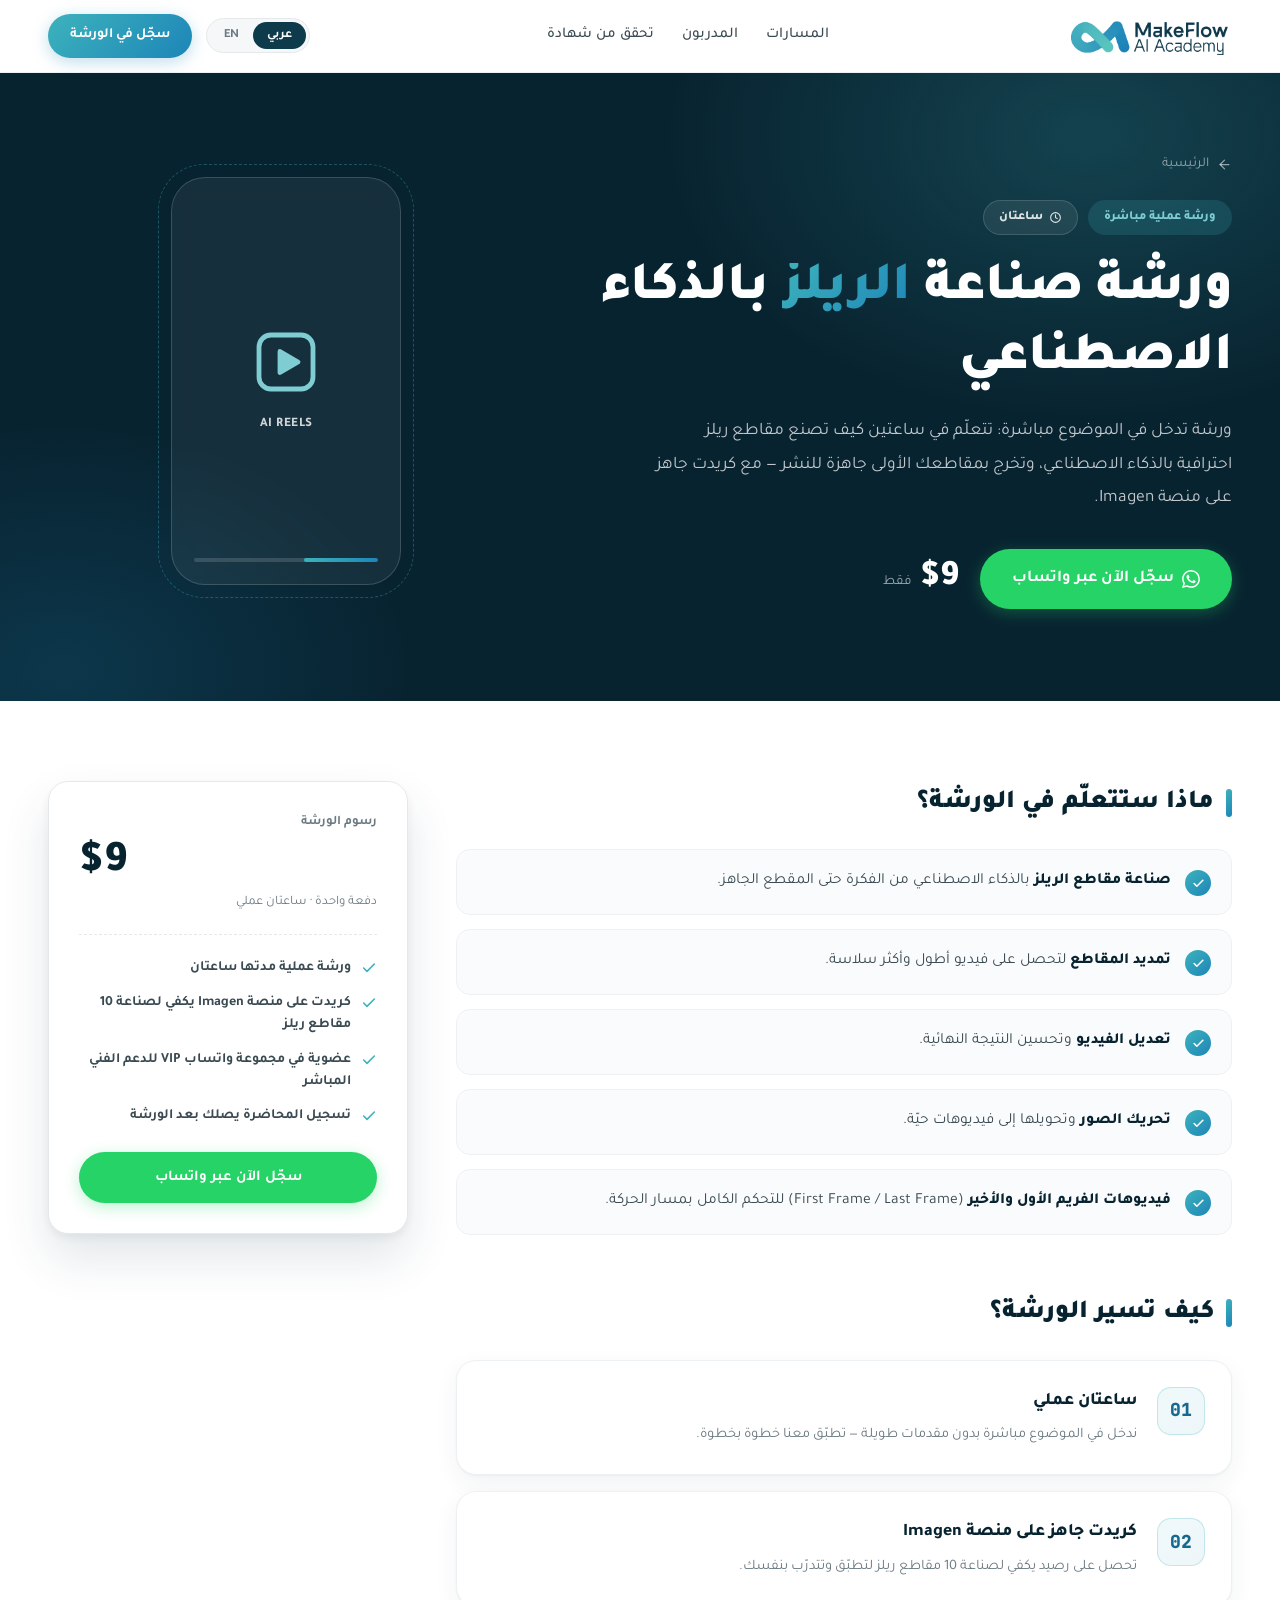
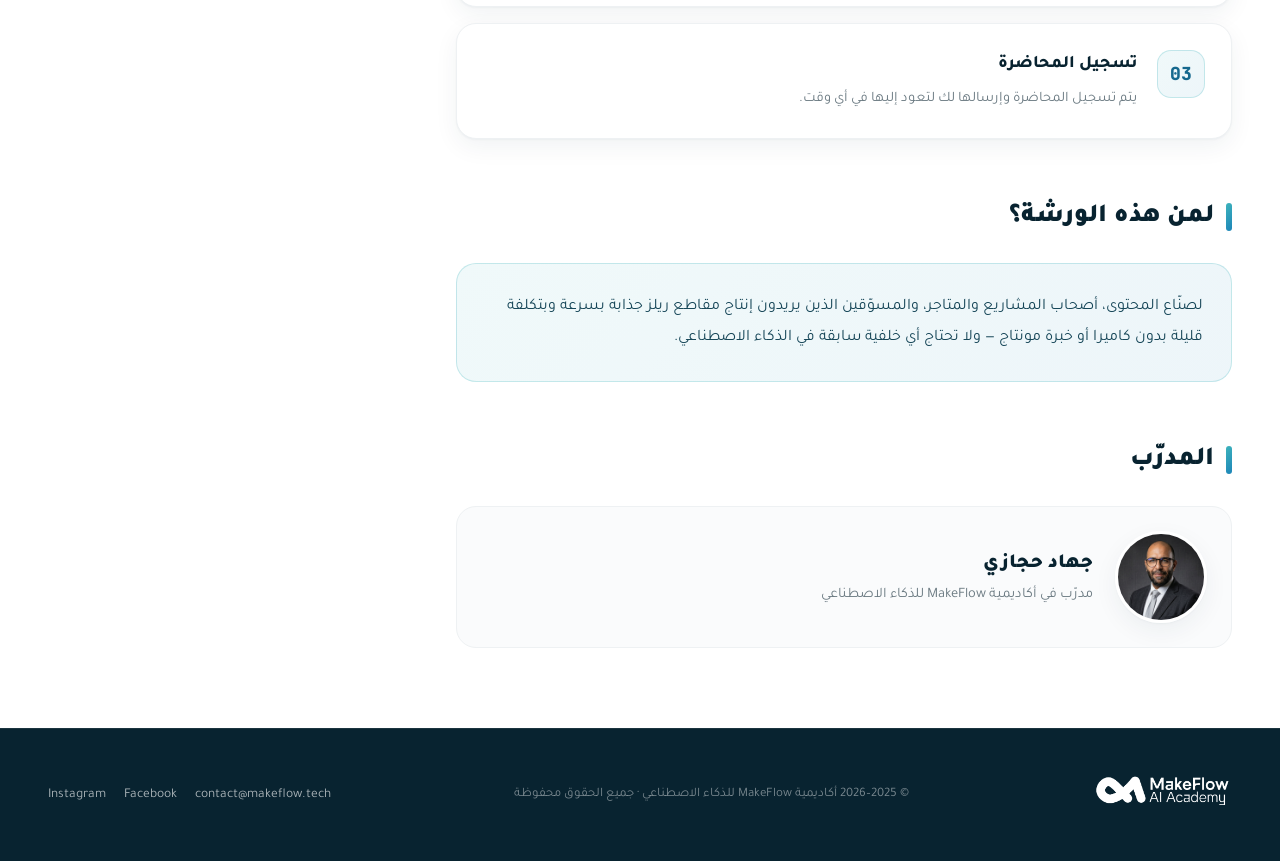
==== workshop.html @ 19f824e3 "Initial commit: MakeFlow Academy website Co-Authored-By: Claude Sonnet 5.5 <noreply@anthropic.com>" ====
<!DOCTYPE html>
<html lang="ar" dir="rtl">
<head>
<meta charset="UTF-8">
<meta name="viewport" content="width=device-width, initial-scale=1.0">
<title>ورشة الريلز بالذكاء الاصطناعي — أكاديمية MakeFlow</title>
<link rel="icon" href="images/trans.png" type="image/png">
<meta name="description" content="ورشة عملية لمدة ساعتين: تعلّم صناعة مقاطع الريلز بالذكاء الاصطناعي، تمديد المقاطع، تحريك الصور، وفيديوهات الفريم الأول والأخير — مع كريدت على منصة Imagen وعضوية VIP للدعم. 9 دولار فقط.">
<link rel="preconnect" href="https://fonts.googleapis.com">
<link rel="preconnect" href="https://fonts.gstatic.com" crossorigin>
<link href="https://fonts.googleapis.com/css2?family=Tajawal:wght@300;400;500;700;800;900&family=Manrope:wght@300;400;500;600;700;800&family=JetBrains+Mono:wght@400;500&display=swap" rel="stylesheet">
<style>
  :root {
    --navy: #0D3B4C;
    --navy-deep: #082330;
    --navy-soft: #164658;
    --blue: #1D85B8;
    --blue-deep: #16688E;
    --teal: #3DB3BC;
    --teal-soft: #7FCDD3;
    --white: #FFFFFF;
    --paper: #FAFBFC;
    --paper-warm: #F5F7F8;
    --border: #E5E9EB;
    --border-soft: #EEF1F3;
    --gray-700: #3A4A52;
    --gray-500: #6B7A82;
    --green: #25D366;
    --grad-brand: linear-gradient(135deg, #3DB3BC 0%, #1D85B8 100%);
    --grad-brand-soft: linear-gradient(135deg, rgba(61,179,188,0.08) 0%, rgba(29,133,184,0.08) 100%);
    --shadow-card: 0 1px 2px rgba(13,59,76,0.04), 0 8px 24px rgba(13,59,76,0.06);
    --shadow-card-hover: 0 4px 8px rgba(13,59,76,0.06), 0 24px 48px rgba(13,59,76,0.12);
    --radius: 20px;
  }

  * { margin: 0; padding: 0; box-sizing: border-box; }
  html { scroll-behavior: smooth; -webkit-font-smoothing: antialiased; }

  body {
    font-family: 'Tajawal', 'Manrope', sans-serif;
    background: var(--white);
    color: var(--navy);
    line-height: 1.7;
    overflow-x: hidden;
  }
  body[data-lang="en"] { direction: ltr; font-family: 'Manrope', 'Tajawal', sans-serif; }
  ::selection { background: rgba(61,179,188,0.25); }

  /* language switching */
  body[data-lang="ar"] .lang-en { display: none !important; }
  body[data-lang="en"] .lang-ar { display: none !important; }

  /* ============ NAV ============ */
  .nav {
    position: sticky; top: 0; z-index: 100;
    background: rgba(255,255,255,0.82);
    backdrop-filter: blur(20px) saturate(180%);
    -webkit-backdrop-filter: blur(20px) saturate(180%);
    border-bottom: 1px solid var(--border-soft);
  }
  .nav-inner {
    max-width: 1240px; margin: 0 auto; padding: 14px 28px;
    display: flex; align-items: center; justify-content: space-between; gap: 24px;
  }
  .nav-brand { display: flex; align-items: center; text-decoration: none; }
  .nav-brand img { height: 38px; width: auto; object-fit: contain; }
  .nav-links { display: flex; align-items: center; gap: 28px; list-style: none; }
  .nav-links a { color: var(--gray-700); text-decoration: none; font-size: 15px; font-weight: 500; transition: color 0.2s; }
  .nav-links a:hover { color: var(--blue); }
  .nav-actions { display: flex; align-items: center; gap: 14px; }

  .lang-toggle { display: flex; background: var(--paper-warm); border: 1px solid var(--border); border-radius: 100px; padding: 3px; }
  .lang-toggle button {
    border: none; background: transparent; padding: 6px 14px; border-radius: 100px;
    font-size: 12.5px; font-weight: 700; cursor: pointer; color: var(--gray-500);
    font-family: inherit; transition: all 0.25s;
  }
  .lang-toggle button.active { background: var(--navy); color: var(--white); }

  .btn {
    display: inline-flex; align-items: center; justify-content: center; gap: 8px;
    padding: 13px 26px; border-radius: 100px; font-size: 15px; font-weight: 700;
    text-decoration: none; cursor: pointer; border: none; font-family: inherit;
    transition: transform 0.2s, box-shadow 0.2s; white-space: nowrap;
  }
  .btn-primary { background: var(--grad-brand); color: var(--white); box-shadow: 0 4px 16px rgba(29,133,184,0.28); }
  .btn-primary:hover { transform: translateY(-2px); box-shadow: 0 8px 24px rgba(29,133,184,0.36); }
  .btn-whatsapp { background: var(--green); color: var(--white); box-shadow: 0 4px 16px rgba(37,211,102,0.3); }
  .btn-whatsapp:hover { transform: translateY(-2px); box-shadow: 0 8px 24px rgba(37,211,102,0.4); }
  .btn-lg { padding: 16px 32px; font-size: 16.5px; }
  .nav-cta { padding: 10px 22px; font-size: 14px; }

  /* ============ HERO ============ */
  .hero { background: var(--navy-deep); position: relative; overflow: hidden; color: var(--white); }
  .hero::before {
    content: ""; position: absolute; inset: 0;
    background:
      radial-gradient(ellipse 55% 75% at 85% 10%, rgba(61,179,188,0.22) 0%, transparent 60%),
      radial-gradient(ellipse 45% 65% at 5% 95%, rgba(29,133,184,0.2) 0%, transparent 60%);
  }
  .hero-inner {
    max-width: 1240px; margin: 0 auto; padding: 80px 28px 92px; position: relative;
    display: grid; grid-template-columns: 1.15fr 0.85fr; gap: 64px; align-items: center;
  }
  .breadcrumb {
    display: inline-flex; align-items: center; gap: 8px; font-size: 13.5px;
    color: rgba(255,255,255,0.55); margin-bottom: 24px; text-decoration: none; transition: color 0.2s;
  }
  .breadcrumb:hover { color: var(--teal-soft); }

  .badges { display: flex; gap: 10px; flex-wrap: wrap; margin-bottom: 20px; }
  .badge {
    font-size: 12.5px; font-weight: 800; padding: 6px 15px; border-radius: 100px;
    display: inline-flex; align-items: center; gap: 6px;
    background: rgba(255,255,255,0.08); border: 1px solid rgba(255,255,255,0.14); color: rgba(255,255,255,0.85);
  }
  .badge-live { background: rgba(61,179,188,0.18); border-color: transparent; color: var(--teal-soft); }

  .hero h1 { font-size: clamp(32px, 4.4vw, 54px); font-weight: 900; line-height: 1.3; margin-bottom: 20px; letter-spacing: -0.5px; }
  .hero h1 em { font-style: normal; background: var(--grad-brand); -webkit-background-clip: text; background-clip: text; color: transparent; }
  .hero-desc { font-size: 17.5px; color: rgba(255,255,255,0.75); line-height: 1.9; margin-bottom: 34px; max-width: 580px; }
  .hero-ctas { display: flex; gap: 14px; flex-wrap: wrap; align-items: center; }
  .hero-price { display: flex; align-items: baseline; gap: 8px; margin-inline-start: 6px; }
  .hero-price b { font-size: 36px; font-weight: 900; line-height: 1; }
  .hero-price span { font-size: 14px; color: rgba(255,255,255,0.6); }

  .hero-visual { display: flex; align-items: center; justify-content: center; }
  .reel-frame {
    width: 230px; aspect-ratio: 9 / 16; border-radius: 34px;
    background: rgba(255,255,255,0.06); border: 1px solid rgba(255,255,255,0.16);
    backdrop-filter: blur(10px); position: relative; display: flex; flex-direction: column;
    align-items: center; justify-content: center; gap: 16px; color: var(--teal-soft);
    animation: floaty 5s ease-in-out infinite;
  }
  .reel-frame::before { content: ""; position: absolute; inset: -14px; border-radius: 46px; border: 1.5px dashed rgba(61,179,188,0.35); }
  .reel-frame .reel-label { font-size: 13px; font-weight: 800; color: rgba(255,255,255,0.8); letter-spacing: 0.5px; }
  .reel-frame .reel-bar { position: absolute; bottom: 22px; inset-inline: 22px; height: 4px; border-radius: 4px; background: rgba(255,255,255,0.14); overflow: hidden; }
  .reel-frame .reel-bar::after { content: ""; display: block; height: 100%; width: 40%; background: var(--grad-brand); border-radius: 4px; animation: progress 3.2s ease-in-out infinite; }
  @keyframes progress { 0% { width: 8%; } 100% { width: 100%; } }
  @keyframes floaty {
    0%, 100% { transform: translateY(0) rotate(-2deg); }
    50% { transform: translateY(-12px) rotate(2deg); }
  }

  /* ============ CONTENT ============ */
  .content-wrap {
    max-width: 1240px; margin: 0 auto; padding: 80px 28px;
    display: grid; grid-template-columns: 1fr 360px; gap: 48px; align-items: start;
  }
  .content-block { margin-bottom: 56px; }
  .content-block:last-child { margin-bottom: 0; }
  .block-title { font-size: 26px; font-weight: 900; color: var(--navy-deep); margin-bottom: 24px; display: flex; align-items: center; gap: 12px; }
  .block-title::before { content: ""; width: 6px; height: 28px; background: var(--grad-brand); border-radius: 4px; flex-shrink: 0; }

  .outcomes-list { display: flex; flex-direction: column; gap: 14px; }
  .outcome-item {
    display: flex; gap: 14px; align-items: flex-start; background: var(--paper);
    border: 1px solid var(--border-soft); border-radius: 14px; padding: 18px 20px;
    font-size: 15.5px; color: var(--gray-700); line-height: 1.8;
    transition: border-color 0.25s, transform 0.25s;
  }
  .outcome-item:hover { border-color: rgba(61,179,188,0.4); transform: translateX(-4px); }
  body[data-lang="en"] .outcome-item:hover { transform: translateX(4px); }
  .outcome-item strong { color: var(--navy-deep); font-weight: 800; }
  .outcome-check {
    width: 26px; height: 26px; border-radius: 50%; background: var(--grad-brand); color: var(--white);
    display: flex; align-items: center; justify-content: center; flex-shrink: 0; margin-top: 2px;
  }

  .module {
    display: flex; gap: 20px; padding: 26px; background: var(--white);
    border: 1px solid var(--border-soft); border-radius: var(--radius); margin-bottom: 16px;
    box-shadow: var(--shadow-card); transition: transform 0.25s, box-shadow 0.25s;
  }
  .module:hover { transform: translateY(-3px); box-shadow: var(--shadow-card-hover); }
  .module-num {
    width: 48px; height: 48px; border-radius: 14px; background: var(--grad-brand-soft);
    border: 1px solid rgba(61,179,188,0.25); color: var(--blue-deep); font-size: 18px; font-weight: 900;
    display: flex; align-items: center; justify-content: center; flex-shrink: 0; font-family: 'JetBrains Mono', monospace;
  }
  .module-title { font-size: 17.5px; font-weight: 800; color: var(--navy-deep); margin-bottom: 6px; }
  .module-desc { font-size: 14.5px; color: var(--gray-500); line-height: 1.8; }

  .audience-box {
    background: var(--grad-brand-soft); border: 1px solid rgba(61,179,188,0.25);
    border-radius: var(--radius); padding: 28px; font-size: 16px; color: var(--navy-soft); line-height: 1.9;
  }

  .instructor-card {
    display: flex; gap: 22px; align-items: center; background: var(--paper);
    border: 1px solid var(--border-soft); border-radius: var(--radius); padding: 24px;
  }
  .instructor-card img { width: 92px; height: 92px; border-radius: 50%; object-fit: cover; flex-shrink: 0; border: 3px solid var(--white); box-shadow: var(--shadow-card); }
  .instructor-card h3 { font-size: 20px; font-weight: 900; color: var(--navy-deep); }
  .instructor-card p { font-size: 14.5px; color: var(--gray-500); margin-top: 2px; }

  /* ============ SIDEBAR ============ */
  .sidebar { position: sticky; top: 100px; display: flex; flex-direction: column; gap: 20px; }
  .enroll-card { background: var(--white); border: 1px solid var(--border); border-radius: var(--radius); padding: 30px; box-shadow: var(--shadow-card-hover); }
  .enroll-price-label { font-size: 13px; font-weight: 700; color: var(--gray-500); margin-bottom: 8px; }
  .enroll-price { font-size: 44px; font-weight: 900; color: var(--navy-deep); line-height: 1; margin-bottom: 6px; }
  .enroll-price small { font-size: 15px; font-weight: 700; color: var(--gray-500); }
  .enroll-note { font-size: 13px; color: var(--gray-500); margin-bottom: 22px; padding-bottom: 20px; border-bottom: 1px dashed var(--border); }
  .enroll-includes { display: flex; flex-direction: column; gap: 12px; margin-bottom: 24px; }
  .enroll-include { display: flex; align-items: flex-start; gap: 10px; font-size: 14px; color: var(--gray-700); font-weight: 600; line-height: 1.6; }
  .enroll-include svg { color: var(--teal); flex-shrink: 0; margin-top: 3px; }
  .enroll-card .btn { width: 100%; }

  /* ============ FOOTER ============ */
  footer { background: var(--navy-deep); border-top: 1px solid rgba(255,255,255,0.08); }
  .footer-inner { max-width: 1240px; margin: 0 auto; padding: 44px 28px; display: flex; justify-content: space-between; align-items: center; gap: 20px; flex-wrap: wrap; }
  .footer-inner img { height: 32px; width: auto; filter: brightness(0) invert(1); }
  .footer-copy { font-size: 13px; color: rgba(255,255,255,0.45); }
  .footer-contact { display: flex; gap: 18px; align-items: center; }
  .footer-contact a { color: rgba(255,255,255,0.65); text-decoration: none; font-size: 13.5px; transition: color 0.2s; }
  .footer-contact a:hover { color: var(--teal-soft); }

  /* mobile sticky CTA */
  .mobile-cta { display: none; }

  /* ============ RESPONSIVE ============ */
  @media (max-width: 1024px) {
    .hero-inner { grid-template-columns: 1fr; gap: 40px; }
    .hero-visual { display: none; }
    .content-wrap { grid-template-columns: 1fr; }
    .sidebar { position: static; }
  }
  @media (max-width: 720px) {
    .nav-links, .nav-cta { display: none; }
    .hero-inner { padding: 52px 22px 60px; }
    .content-wrap { padding: 56px 22px 100px; }
    .footer-inner { justify-content: center; text-align: center; }
    .instructor-card { flex-direction: column; text-align: center; }
    .mobile-cta {
      display: flex; position: fixed; bottom: 14px; inset-inline: 16px; z-index: 90;
      justify-content: center; box-shadow: 0 8px 28px rgba(37,211,102,0.45);
    }
  }
</style>
</head>
<body data-lang="ar">

<nav class="nav">
  <div class="nav-inner">
    <a href="index.html" class="nav-brand">
      <img src="images/academy_logo_dark.png" alt="MakeFlow AI Academy">
    </a>
    <ul class="nav-links">
      <li><a href="index.html#tracks"><span class="lang-ar">المسارات</span><span class="lang-en">Tracks</span></a></li>
      <li><a href="index.html#instructors"><span class="lang-ar">المدربون</span><span class="lang-en">Instructors</span></a></li>
      <li><a href="verify/"><span class="lang-ar">تحقق من شهادة</span><span class="lang-en">Verify Certificate</span></a></li>
    </ul>
    <div class="nav-actions">
      <div class="lang-toggle">
        <button class="active" data-lang-btn="ar" onclick="setLang('ar')">عربي</button>
        <button data-lang-btn="en" onclick="setLang('en')">EN</button>
      </div>
      <a class="btn btn-primary nav-cta" href="#" data-wa="enroll" target="_blank" rel="noopener">
        <span class="lang-ar">سجّل في الورشة</span><span class="lang-en">Join the Workshop</span>
      </a>
    </div>
  </div>
</nav>

<main>
  <!-- HERO -->
  <section class="hero">
    <div class="hero-inner">
      <div>
        <a href="index.html" class="breadcrumb">
          <svg class="arrow" width="15" height="15" viewBox="0 0 24 24" fill="none" stroke="currentColor" stroke-width="2" stroke-linecap="round" stroke-linejoin="round"><line x1="19" y1="12" x2="5" y2="12"/><polyline points="12 19 5 12 12 5"/></svg>
          <span class="lang-ar">الرئيسية</span><span class="lang-en">Home</span>
        </a>
        <div class="badges">
          <span class="badge badge-live"><span class="lang-ar">ورشة عملية مباشرة</span><span class="lang-en">Live hands-on workshop</span></span>
          <span class="badge">
            <svg width="13" height="13" viewBox="0 0 24 24" fill="none" stroke="currentColor" stroke-width="2" stroke-linecap="round" stroke-linejoin="round"><circle cx="12" cy="12" r="9"/><polyline points="12 7 12 12 15 14"/></svg>
            <span class="lang-ar">ساعتان</span><span class="lang-en">2 hours</span>
          </span>
        </div>
        <h1>
          <span class="lang-ar">ورشة صناعة <em>الريلز</em> بالذكاء الاصطناعي</span>
          <span class="lang-en">Make <em>Reels</em> with AI — Workshop</span>
        </h1>
        <p class="hero-desc">
          <span class="lang-ar">ورشة تدخل في الموضوع مباشرة: تتعلّم في ساعتين كيف تصنع مقاطع ريلز احترافية بالذكاء الاصطناعي، وتخرج بمقاطعك الأولى جاهزة للنشر — مع كريدت جاهز على منصة Imagen.</span>
          <span class="lang-en">A straight-to-the-point session: in two hours you'll learn to create professional AI reels and walk out with your first clips ready to publish — with credits already loaded on the Imagen platform.</span>
        </p>
        <div class="hero-ctas">
          <a href="#" data-wa="enroll" target="_blank" rel="noopener" class="btn btn-whatsapp btn-lg">
            <svg width="18" height="18" viewBox="0 0 24 24" fill="currentColor"><path d="M17.472 14.382c-.297-.149-1.758-.867-2.03-.967-.273-.099-.471-.148-.67.15-.197.297-.767.966-.94 1.164-.173.199-.347.223-.644.075-.297-.15-1.255-.463-2.39-1.475-.883-.788-1.48-1.761-1.653-2.059-.173-.297-.018-.458.13-.606.134-.133.298-.347.446-.52.149-.174.198-.298.298-.497.099-.198.05-.371-.025-.52-.075-.149-.669-1.612-.916-2.207-.242-.579-.487-.5-.669-.51-.173-.008-.371-.01-.57-.01-.198 0-.52.074-.792.372-.272.297-1.04 1.016-1.04 2.479 0 1.462 1.065 2.875 1.213 3.074.149.198 2.096 3.2 5.077 4.487.709.306 1.262.489 1.694.625.712.227 1.36.195 1.871.118.571-.085 1.758-.719 2.006-1.413.248-.694.248-1.289.173-1.413-.074-.124-.272-.198-.57-.347m-5.421 7.403h-.004a9.87 9.87 0 01-5.031-1.378l-.361-.214-3.741.982.998-3.648-.235-.374a9.86 9.86 0 01-1.51-5.26c.001-5.45 4.436-9.884 9.888-9.884 2.64 0 5.122 1.03 6.988 2.898a9.825 9.825 0 012.893 6.994c-.003 5.45-4.437 9.884-9.885 9.884m8.413-18.297A11.815 11.815 0 0012.05 0C5.495 0 .16 5.335.157 11.892c0 2.096.547 4.142 1.588 5.945L.057 24l6.305-1.654a11.882 11.882 0 005.683 1.448h.005c6.554 0 11.89-5.335 11.893-11.893a11.821 11.821 0 00-3.48-8.413Z"/></svg>
            <span class="lang-ar">سجّل الآن عبر واتساب</span><span class="lang-en">Register via WhatsApp</span>
          </a>
          <div class="hero-price">
            <b dir="ltr">$9</b>
            <span class="lang-ar">فقط</span><span class="lang-en">only</span>
          </div>
        </div>
      </div>
      <div class="hero-visual">
        <div class="reel-frame" aria-hidden="true">
          <svg width="72" height="72" viewBox="0 0 24 24" fill="none" stroke="currentColor" stroke-width="1.6" stroke-linecap="round" stroke-linejoin="round"><rect x="3" y="3" width="18" height="18" rx="4"/><polygon points="10 8.5 16 12 10 15.5 10 8.5" fill="currentColor"/></svg>
          <span class="reel-label">AI REELS</span>
          <span class="reel-bar"></span>
        </div>
      </div>
    </div>
  </section>

  <div class="content-wrap">
    <div>
      <!-- What you learn -->
      <div class="content-block">
        <h2 class="block-title"><span class="lang-ar">ماذا ستتعلّم في الورشة؟</span><span class="lang-en">What you'll learn</span></h2>
        <div class="outcomes-list" id="learnList"></div>
      </div>

      <!-- Format -->
      <div class="content-block">
        <h2 class="block-title"><span class="lang-ar">كيف تسير الورشة؟</span><span class="lang-en">How the workshop runs</span></h2>
        <div id="formatList"></div>
      </div>

      <!-- Audience -->
      <div class="content-block">
        <h2 class="block-title"><span class="lang-ar">لمن هذه الورشة؟</span><span class="lang-en">Who is it for?</span></h2>
        <div class="audience-box">
          <span class="lang-ar">لصنّاع المحتوى، أصحاب المشاريع والمتاجر، والمسوّقين الذين يريدون إنتاج مقاطع ريلز جذابة بسرعة وبتكلفة قليلة بدون كاميرا أو خبرة مونتاج — ولا تحتاج أي خلفية سابقة في الذكاء الاصطناعي.</span>
          <span class="lang-en">For content creators, business and store owners, and marketers who want to produce engaging reels fast and cheaply — no camera or editing experience needed, and no prior AI background required.</span>
        </div>
      </div>

      <!-- Instructor -->
      <div class="content-block">
        <h2 class="block-title"><span class="lang-ar">المدرّب</span><span class="lang-en">Your instructor</span></h2>
        <div class="instructor-card">
          <img src="images/jihad.png" alt="Jihad Hijazi">
          <div>
            <h3><span class="lang-ar">جهاد حجازي</span><span class="lang-en">Jihad Hijazi</span></h3>
            <p><span class="lang-ar">مدرّب في أكاديمية MakeFlow للذكاء الاصطناعي</span><span class="lang-en">Instructor at MakeFlow AI Academy</span></p>
          </div>
        </div>
      </div>
    </div>

    <aside class="sidebar">
      <div class="enroll-card">
        <div class="enroll-price-label"><span class="lang-ar">رسوم الورشة</span><span class="lang-en">Workshop fee</span></div>
        <div class="enroll-price" dir="ltr">$9</div>
        <div class="enroll-note"><span class="lang-ar">دفعة واحدة · ساعتان عملي</span><span class="lang-en">One-time payment · 2 practical hours</span></div>
        <div class="enroll-includes" id="includesList"></div>
        <a href="#" data-wa="enroll" target="_blank" rel="noopener" class="btn btn-whatsapp">
          <span class="lang-ar">سجّل الآن عبر واتساب</span><span class="lang-en">Register via WhatsApp</span>
        </a>
      </div>
    </aside>
  </div>
</main>

<footer>
  <div class="footer-inner">
    <a href="index.html"><img src="images/academy_logo_dark.png" alt="MakeFlow AI Academy"></a>
    <div class="footer-copy">
      <span class="lang-ar">© 2025–2026 أكاديمية MakeFlow للذكاء الاصطناعي · جميع الحقوق محفوظة</span>
      <span class="lang-en">© 2025–2026 MakeFlow AI Academy · All rights reserved</span>
    </div>
    <div class="footer-contact">
      <a href="mailto:contact@makeflow.tech">contact@makeflow.tech</a>
      <a href="https://www.facebook.com/aiacademymakeflow" target="_blank" rel="noopener">Facebook</a>
      <a href="https://www.instagram.com/aiacademymakeflow" target="_blank" rel="noopener">Instagram</a>
    </div>
  </div>
</footer>

<a href="#" data-wa="enroll" target="_blank" rel="noopener" class="btn btn-whatsapp mobile-cta">
  <span class="lang-ar">سجّل في الورشة — $9</span><span class="lang-en">Join the workshop — $9</span>
</a>

<script src="tracks-data.js"></script>
<script>
  const CHECK = '<span class="outcome-check"><svg width="13" height="13" viewBox="0 0 24 24" fill="none" stroke="currentColor" stroke-width="3" stroke-linecap="round" stroke-linejoin="round"><polyline points="20 6 9 17 4 12"/></svg></span>';
  const CHECK_SM = '<svg width="16" height="16" viewBox="0 0 24 24" fill="none" stroke="currentColor" stroke-width="2.4" stroke-linecap="round" stroke-linejoin="round"><polyline points="20 6 9 17 4 12"/></svg>';

  const DATA = {
    learn: [
      { ar: "<strong>صناعة مقاطع الريلز</strong> بالذكاء الاصطناعي من الفكرة حتى المقطع الجاهز.", en: "<strong>Creating reels</strong> with AI, from idea to a finished clip." },
      { ar: "<strong>تمديد المقاطع</strong> لتحصل على فيديو أطول وأكثر سلاسة.", en: "<strong>Extending clips</strong> to get longer, smoother videos." },
      { ar: "<strong>تعديل الفيديو</strong> وتحسين النتيجة النهائية.", en: "<strong>Editing video</strong> and polishing the final result." },
      { ar: "<strong>تحريك الصور</strong> وتحويلها إلى فيديوهات حيّة.", en: "<strong>Animating images</strong> into living video." },
      { ar: "<strong>فيديوهات الفريم الأول والأخير</strong> (First Frame / Last Frame) للتحكم الكامل بمسار الحركة.", en: "<strong>First-frame / last-frame videos</strong> for full control over the motion." }
    ],
    format: [
      { ar: ["ساعتان عملي", "ندخل في الموضوع مباشرة بدون مقدمات طويلة — تطبّق معنا خطوة بخطوة."], en: ["2 practical hours", "We get straight to the point with no long intros — you follow along step by step."] },
      { ar: ["كريدت جاهز على منصة Imagen", "تحصل على رصيد يكفي لصناعة 10 مقاطع ريلز لتطبّق وتتدرّب بنفسك."], en: ["Credits on Imagen", "You get enough credit to produce 10 reels so you can practice on your own."] },
      { ar: ["تسجيل المحاضرة", "يتم تسجيل المحاضرة وإرسالها لك لتعود إليها في أي وقت."], en: ["Recording included", "The session is recorded and sent to you so you can revisit it any time."] }
    ],
    includes: [
      { ar: "ورشة عملية مدتها ساعتان", en: "2-hour hands-on workshop" },
      { ar: "كريدت على منصة Imagen يكفي لصناعة 10 مقاطع ريلز", en: "Imagen credits — enough for 10 reels" },
      { ar: "عضوية في مجموعة واتساب VIP للدعم الفني المباشر", en: "Membership in the VIP WhatsApp group for live technical support" },
      { ar: "تسجيل المحاضرة يصلك بعد الورشة", en: "Session recording sent to you" }
    ]
  };

  const MSG = {
    ar: "مرحباً، أريد التسجيل في ورشة الريلز بالذكاء الاصطناعي ($9)",
    en: "Hello, I want to register for the AI Reels workshop ($9)"
  };

  let lang = "ar";

  function waLink() {
    return `https://wa.me/${window.ACADEMY.whatsapp}?text=${encodeURIComponent(MSG[lang])}`;
  }

  function span(o) { return `<span class="lang-ar">${o.ar}</span><span class="lang-en">${o.en}</span>`; }

  function build() {
    document.getElementById("learnList").innerHTML = DATA.learn.map(o =>
      `<div class="outcome-item">${CHECK}<div>${span(o)}</div></div>`).join("");

    document.getElementById("formatList").innerHTML = DATA.format.map((m, i) => `
      <div class="module">
        <div class="module-num">${String(i + 1).padStart(2, "0")}</div>
        <div>
          <div class="module-title">${span({ ar: m.ar[0], en: m.en[0] })}</div>
          <div class="module-desc">${span({ ar: m.ar[1], en: m.en[1] })}</div>
        </div>
      </div>`).join("");

    document.getElementById("includesList").innerHTML = DATA.includes.map(o =>
      `<div class="enroll-include">${CHECK_SM}<div>${span(o)}</div></div>`).join("");
  }

  function setLang(l) {
    lang = l;
    document.documentElement.dir = l === "ar" ? "rtl" : "ltr";
    document.documentElement.lang = l;
    document.body.dataset.lang = l;
    document.querySelectorAll(".lang-toggle button").forEach(b => b.classList.toggle("active", b.dataset.langBtn === l));
    document.querySelectorAll(".arrow").forEach(a => a.style.transform = `scaleX(${l === "ar" ? 1 : -1})`);
    document.querySelectorAll("[data-wa]").forEach(a => a.href = waLink());
    document.title = l === "ar" ? "ورشة الريلز بالذكاء الاصطناعي — أكاديمية MakeFlow" : "AI Reels Workshop — MakeFlow AI Academy";
  }

  build();
  setLang("ar");
</script>

</body>
</html>
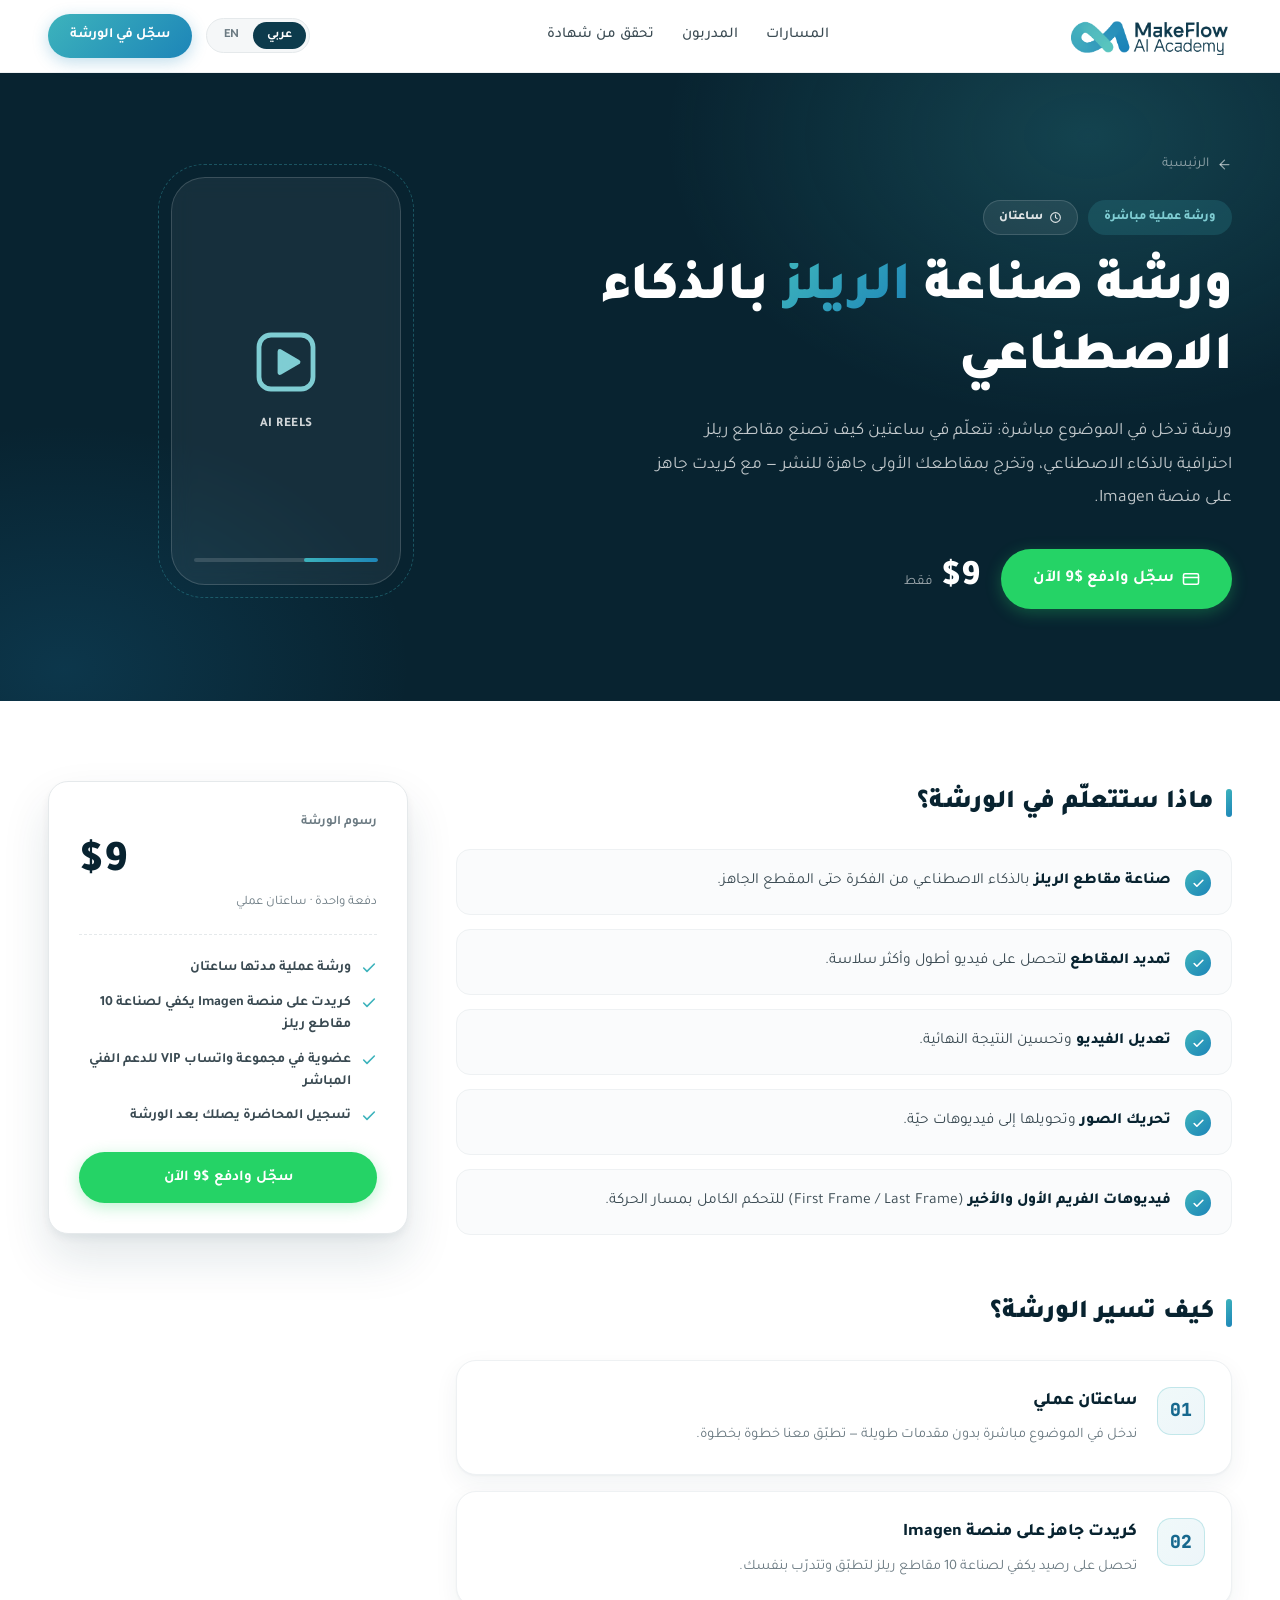
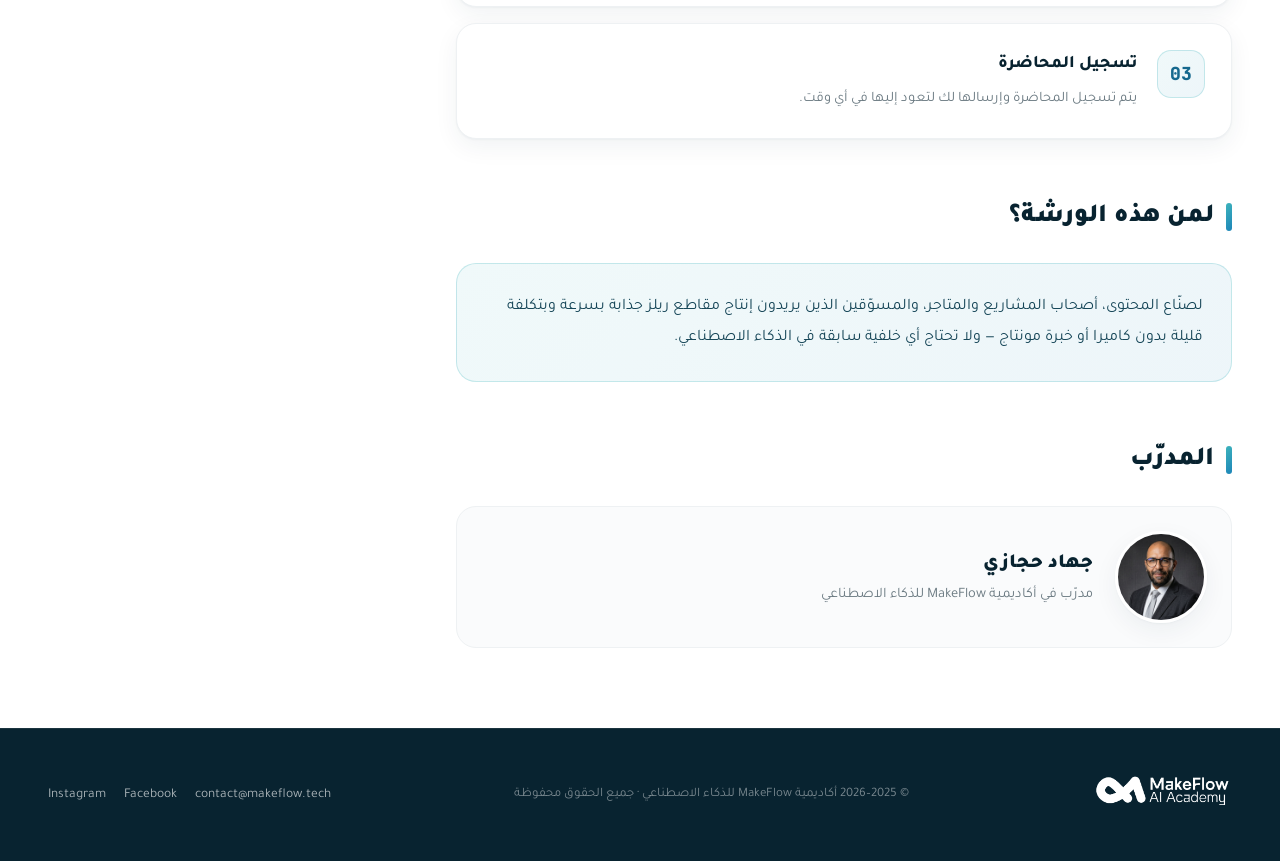
==== commit fcd90f5f: "Workshop page: replace WhatsApp booking with Stripe payment link for $9 Co-Authored-By: Claude Sonne" ====
--- a/workshop.html
+++ b/workshop.html
@@ -255,7 +255,7 @@
         <button class="active" data-lang-btn="ar" onclick="setLang('ar')">عربي</button>
         <button data-lang-btn="en" onclick="setLang('en')">EN</button>
       </div>
-      <a class="btn btn-primary nav-cta" href="#" data-wa="enroll" target="_blank" rel="noopener">
+      <a class="btn btn-primary nav-cta" href="#" data-pay="enroll" target="_blank" rel="noopener">
         <span class="lang-ar">سجّل في الورشة</span><span class="lang-en">Join the Workshop</span>
       </a>
     </div>
@@ -287,9 +287,9 @@
           <span class="lang-en">A straight-to-the-point session: in two hours you'll learn to create professional AI reels and walk out with your first clips ready to publish — with credits already loaded on the Imagen platform.</span>
         </p>
         <div class="hero-ctas">
-          <a href="#" data-wa="enroll" target="_blank" rel="noopener" class="btn btn-whatsapp btn-lg">
-            <svg width="18" height="18" viewBox="0 0 24 24" fill="currentColor"><path d="M17.472 14.382c-.297-.149-1.758-.867-2.03-.967-.273-.099-.471-.148-.67.15-.197.297-.767.966-.94 1.164-.173.199-.347.223-.644.075-.297-.15-1.255-.463-2.39-1.475-.883-.788-1.48-1.761-1.653-2.059-.173-.297-.018-.458.13-.606.134-.133.298-.347.446-.52.149-.174.198-.298.298-.497.099-.198.05-.371-.025-.52-.075-.149-.669-1.612-.916-2.207-.242-.579-.487-.5-.669-.51-.173-.008-.371-.01-.57-.01-.198 0-.52.074-.792.372-.272.297-1.04 1.016-1.04 2.479 0 1.462 1.065 2.875 1.213 3.074.149.198 2.096 3.2 5.077 4.487.709.306 1.262.489 1.694.625.712.227 1.36.195 1.871.118.571-.085 1.758-.719 2.006-1.413.248-.694.248-1.289.173-1.413-.074-.124-.272-.198-.57-.347m-5.421 7.403h-.004a9.87 9.87 0 01-5.031-1.378l-.361-.214-3.741.982.998-3.648-.235-.374a9.86 9.86 0 01-1.51-5.26c.001-5.45 4.436-9.884 9.888-9.884 2.64 0 5.122 1.03 6.988 2.898a9.825 9.825 0 012.893 6.994c-.003 5.45-4.437 9.884-9.885 9.884m8.413-18.297A11.815 11.815 0 0012.05 0C5.495 0 .16 5.335.157 11.892c0 2.096.547 4.142 1.588 5.945L.057 24l6.305-1.654a11.882 11.882 0 005.683 1.448h.005c6.554 0 11.89-5.335 11.893-11.893a11.821 11.821 0 00-3.48-8.413Z"/></svg>
-            <span class="lang-ar">سجّل الآن عبر واتساب</span><span class="lang-en">Register via WhatsApp</span>
+          <a href="#" data-pay="enroll" target="_blank" rel="noopener" class="btn btn-whatsapp btn-lg">
+            <svg width="18" height="18" viewBox="0 0 24 24" fill="none" stroke="currentColor" stroke-width="2" stroke-linecap="round" stroke-linejoin="round"><rect x="2" y="5" width="20" height="14" rx="2"/><line x1="2" y1="10" x2="22" y2="10"/></svg>
+            <span class="lang-ar">سجّل وادفع $9 الآن</span><span class="lang-en">Register &amp; pay $9 now</span>
           </a>
           <div class="hero-price">
             <b dir="ltr">$9</b>
@@ -349,8 +349,8 @@
         <div class="enroll-price" dir="ltr">$9</div>
         <div class="enroll-note"><span class="lang-ar">دفعة واحدة · ساعتان عملي</span><span class="lang-en">One-time payment · 2 practical hours</span></div>
         <div class="enroll-includes" id="includesList"></div>
-        <a href="#" data-wa="enroll" target="_blank" rel="noopener" class="btn btn-whatsapp">
-          <span class="lang-ar">سجّل الآن عبر واتساب</span><span class="lang-en">Register via WhatsApp</span>
+        <a href="#" data-pay="enroll" target="_blank" rel="noopener" class="btn btn-whatsapp">
+          <span class="lang-ar">سجّل وادفع $9 الآن</span><span class="lang-en">Register &amp; pay $9 now</span>
         </a>
       </div>
     </aside>
@@ -372,7 +372,7 @@
   </div>
 </footer>
 
-<a href="#" data-wa="enroll" target="_blank" rel="noopener" class="btn btn-whatsapp mobile-cta">
+<a href="#" data-pay="enroll" target="_blank" rel="noopener" class="btn btn-whatsapp mobile-cta">
   <span class="lang-ar">سجّل في الورشة — $9</span><span class="lang-en">Join the workshop — $9</span>
 </a>
 
@@ -402,16 +402,10 @@
     ]
   };
 
-  const MSG = {
-    ar: "مرحباً، أريد التسجيل في ورشة الريلز بالذكاء الاصطناعي ($9)",
-    en: "Hello, I want to register for the AI Reels workshop ($9)"
-  };
+  // TODO: replace with the Stripe Payment Link for the $9 workshop
+  const STRIPE_URL = "https://buy.stripe.com/REPLACE_ME";
 
   let lang = "ar";
-
-  function waLink() {
-    return `https://wa.me/${window.ACADEMY.whatsapp}?text=${encodeURIComponent(MSG[lang])}`;
-  }
 
   function span(o) { return `<span class="lang-ar">${o.ar}</span><span class="lang-en">${o.en}</span>`; }
 
@@ -439,7 +433,7 @@
     document.body.dataset.lang = l;
     document.querySelectorAll(".lang-toggle button").forEach(b => b.classList.toggle("active", b.dataset.langBtn === l));
     document.querySelectorAll(".arrow").forEach(a => a.style.transform = `scaleX(${l === "ar" ? 1 : -1})`);
-    document.querySelectorAll("[data-wa]").forEach(a => a.href = waLink());
+    document.querySelectorAll("[data-pay]").forEach(a => a.href = STRIPE_URL);
     document.title = l === "ar" ? "ورشة الريلز بالذكاء الاصطناعي — أكاديمية MakeFlow" : "AI Reels Workshop — MakeFlow AI Academy";
   }
 
